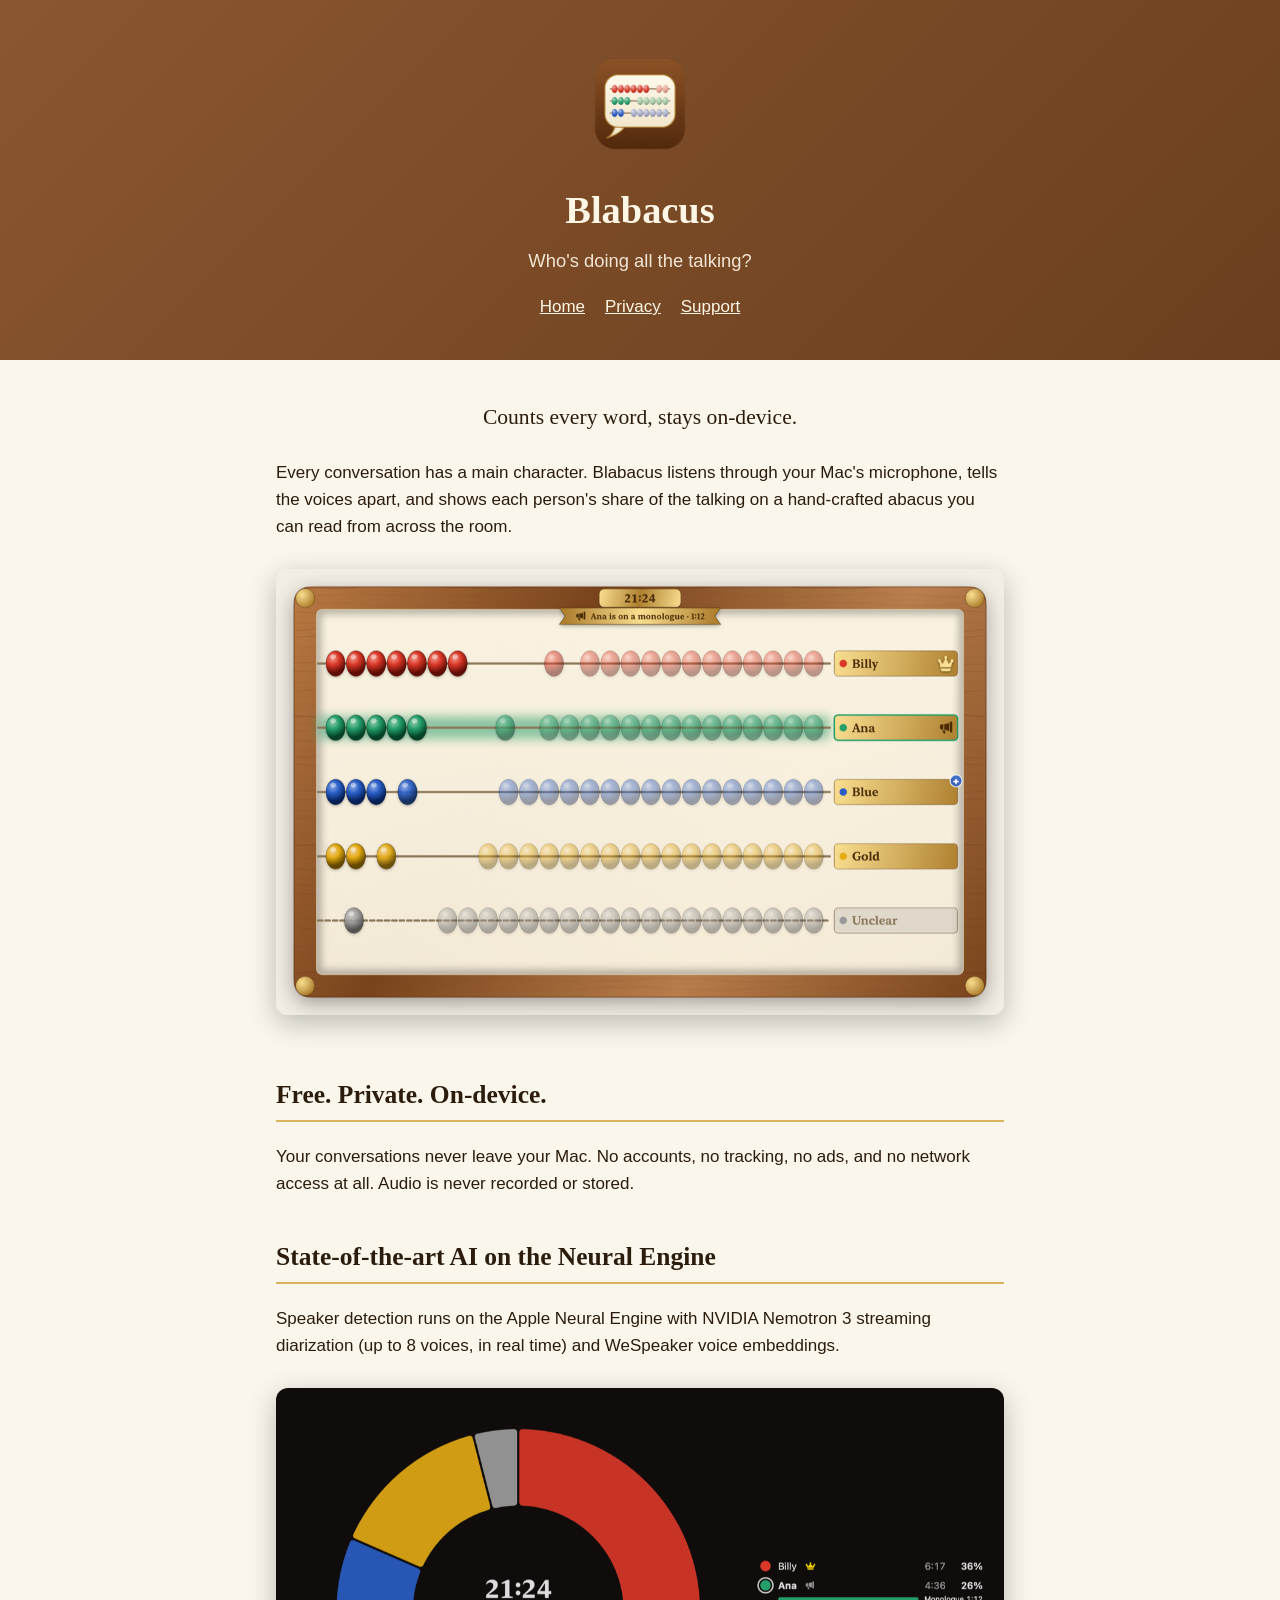
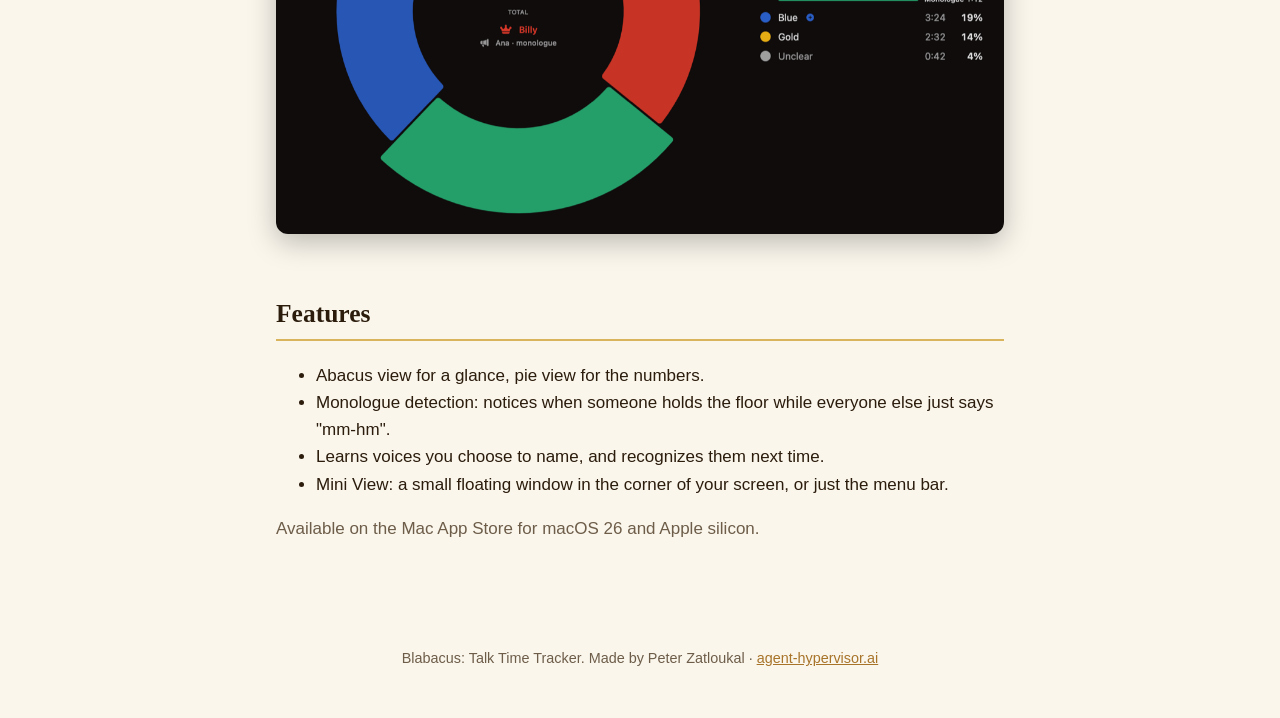
==== index.html @ f684bb56 "Blabacus landing, privacy, and support pages" ====
<!doctype html>
<html lang="en"><head><meta charset="utf-8"><meta name="viewport" content="width=device-width, initial-scale=1">
<title>Blabacus: Talk Time Tracker</title><link rel="stylesheet" href="style.css"><link rel="icon" href="icon.png"></head>
<body><header><img src="icon.png" alt="Blabacus icon"><h1>Blabacus</h1><p>Who's doing all the talking?</p>
<nav><a href="index.html">Home</a><a href="privacy.html">Privacy</a><a href="support.html">Support</a></nav></header><main>
<p class="hook">Counts every word, stays on-device.</p>
<p>Every conversation has a main character. Blabacus listens through your Mac's microphone, tells the voices apart, and shows each person's share of the talking on a hand-crafted abacus you can read from across the room.</p>
<img class="shot" src="abacus.png" alt="The abacus view: one lacquered rod per speaker, beads slid over by share of talk time, a crown on the main character">
<h2>Free. Private. On-device.</h2>
<p>Your conversations never leave your Mac. No accounts, no tracking, no ads, and no network access at all. Audio is never recorded or stored.</p>
<h2>State-of-the-art AI on the Neural Engine</h2>
<p>Speaker detection runs on the Apple Neural Engine with NVIDIA Nemotron 3 streaming diarization (up to 8 voices, in real time) and WeSpeaker voice embeddings.</p>
<img class="shot" src="pie.png" alt="The pie view: share of talking per speaker with times, a floor meter, and monologue history">
<h2>Features</h2>
<ul>
<li>Abacus view for a glance, pie view for the numbers.</li>
<li>Monologue detection: notices when someone holds the floor while everyone else just says "mm-hm".</li>
<li>Learns voices you choose to name, and recognizes them next time.</li>
<li>Mini View: a small floating window in the corner of your screen, or just the menu bar.</li>
</ul>
<p class="muted">Available on the Mac App Store for macOS 26 and Apple silicon.</p>
</main><footer>Blabacus: Talk Time Tracker. Made by Peter Zatloukal · <a href="https://agent-hypervisor.ai/">agent-hypervisor.ai</a></footer></body></html>
---- style.css ----
:root { --wood: #6b3f1e; --brass: #d9b45c; --ink: #2b1c0c; --paper: #faf6ec; --muted: #6d5d49; }
@media (prefers-color-scheme: dark) { :root { --paper: #171310; --ink: #f1e6d0; --muted: #b9a88d; } }
* { box-sizing: border-box; }
body { margin: 0; background: var(--paper); color: var(--ink); font: 17px/1.6 -apple-system, BlinkMacSystemFont, "Helvetica Neue", sans-serif; }
header { background: linear-gradient(135deg, #8a5630, var(--wood)); color: #fff7e6; padding: 48px 16px 40px; text-align: center; }
header img { width: 112px; height: 112px; }
h1 { font-family: "New York", Georgia, serif; font-size: 2.4rem; margin: 12px 0 4px; }
header p { margin: 0; opacity: .9; font-size: 1.15rem; }
main { max-width: 760px; margin: 0 auto; padding: 32px 16px 64px; }
h2 { font-family: "New York", Georgia, serif; border-bottom: 2px solid var(--brass); padding-bottom: 4px; margin-top: 40px; }
.hook { font-family: "New York", Georgia, serif; font-size: 1.35rem; text-align: center; margin: 8px 0 24px; }
img.shot { width: 100%; border-radius: 12px; box-shadow: 0 8px 28px rgba(0,0,0,.25); margin: 12px 0; }
a { color: #a8742a; }
nav { text-align: center; margin-top: 18px; }
nav a { color: #fff7e6; margin: 0 10px; }
footer { text-align: center; color: var(--muted); font-size: .9rem; padding: 24px 16px 48px; }
.muted { color: var(--muted); }
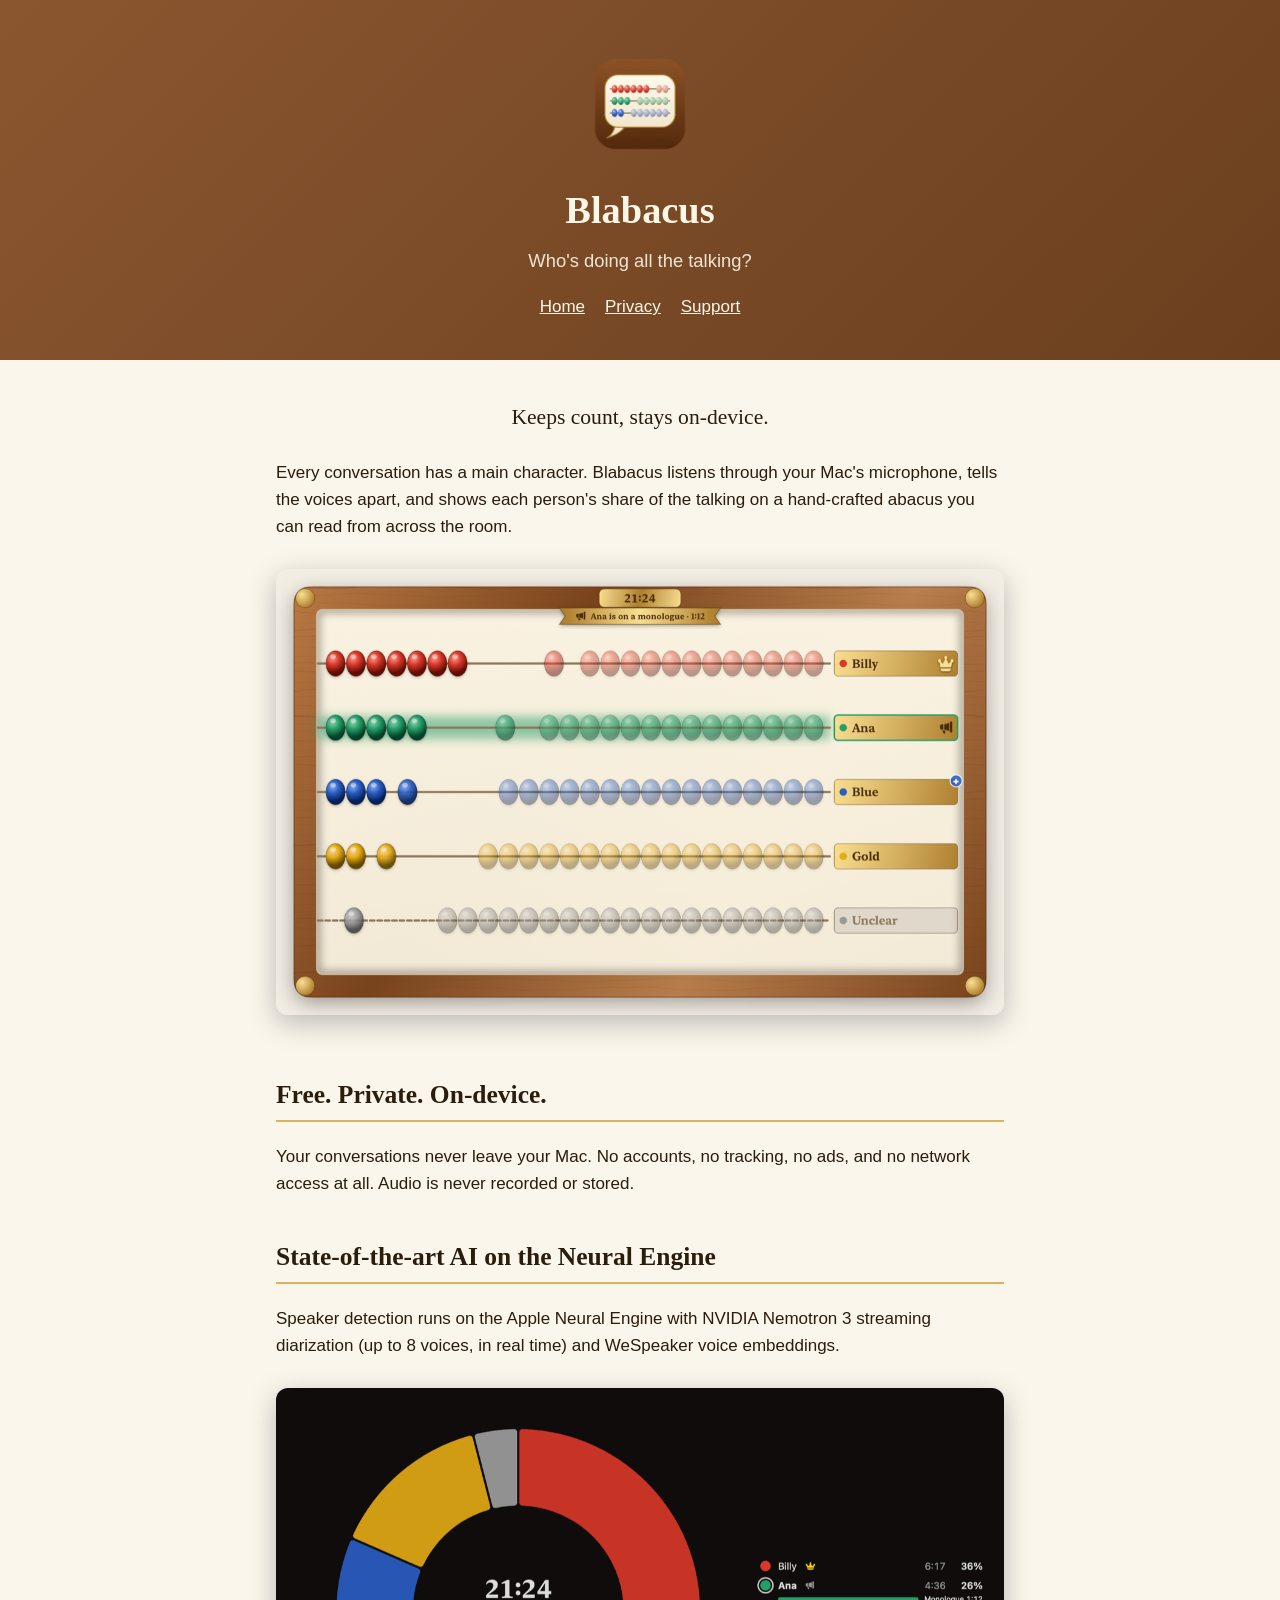
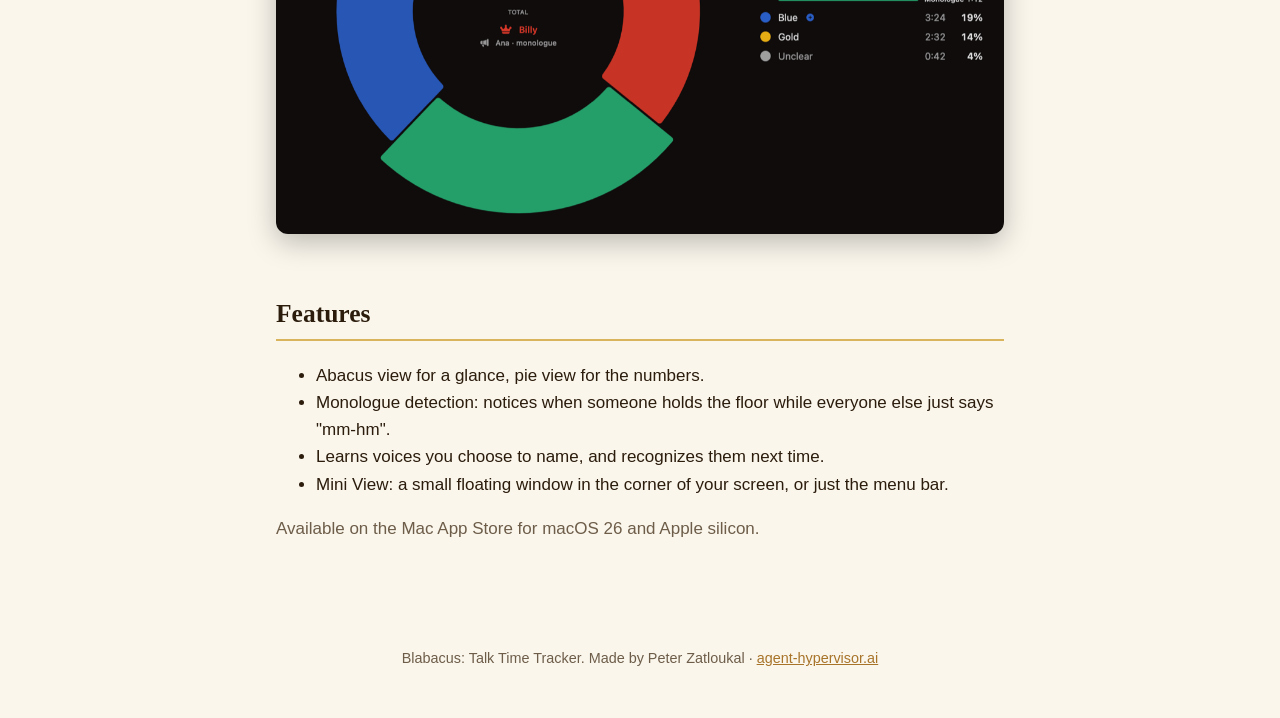
==== commit ada30be9: "Hook and support copy: claim only what the real-audio results support" ====
--- a/index.html
+++ b/index.html
@@ -3,7 +3,7 @@
 <title>Blabacus: Talk Time Tracker</title><link rel="stylesheet" href="style.css"><link rel="icon" href="icon.png"></head>
 <body><header><img src="icon.png" alt="Blabacus icon"><h1>Blabacus</h1><p>Who's doing all the talking?</p>
 <nav><a href="index.html">Home</a><a href="privacy.html">Privacy</a><a href="support.html">Support</a></nav></header><main>
-<p class="hook">Counts every word, stays on-device.</p>
+<p class="hook">Keeps count, stays on-device.</p>
 <p>Every conversation has a main character. Blabacus listens through your Mac's microphone, tells the voices apart, and shows each person's share of the talking on a hand-crafted abacus you can read from across the room.</p>
 <img class="shot" src="abacus.png" alt="The abacus view: one lacquered rod per speaker, beads slid over by share of talk time, a crown on the main character">
 <h2>Free. Private. On-device.</h2>
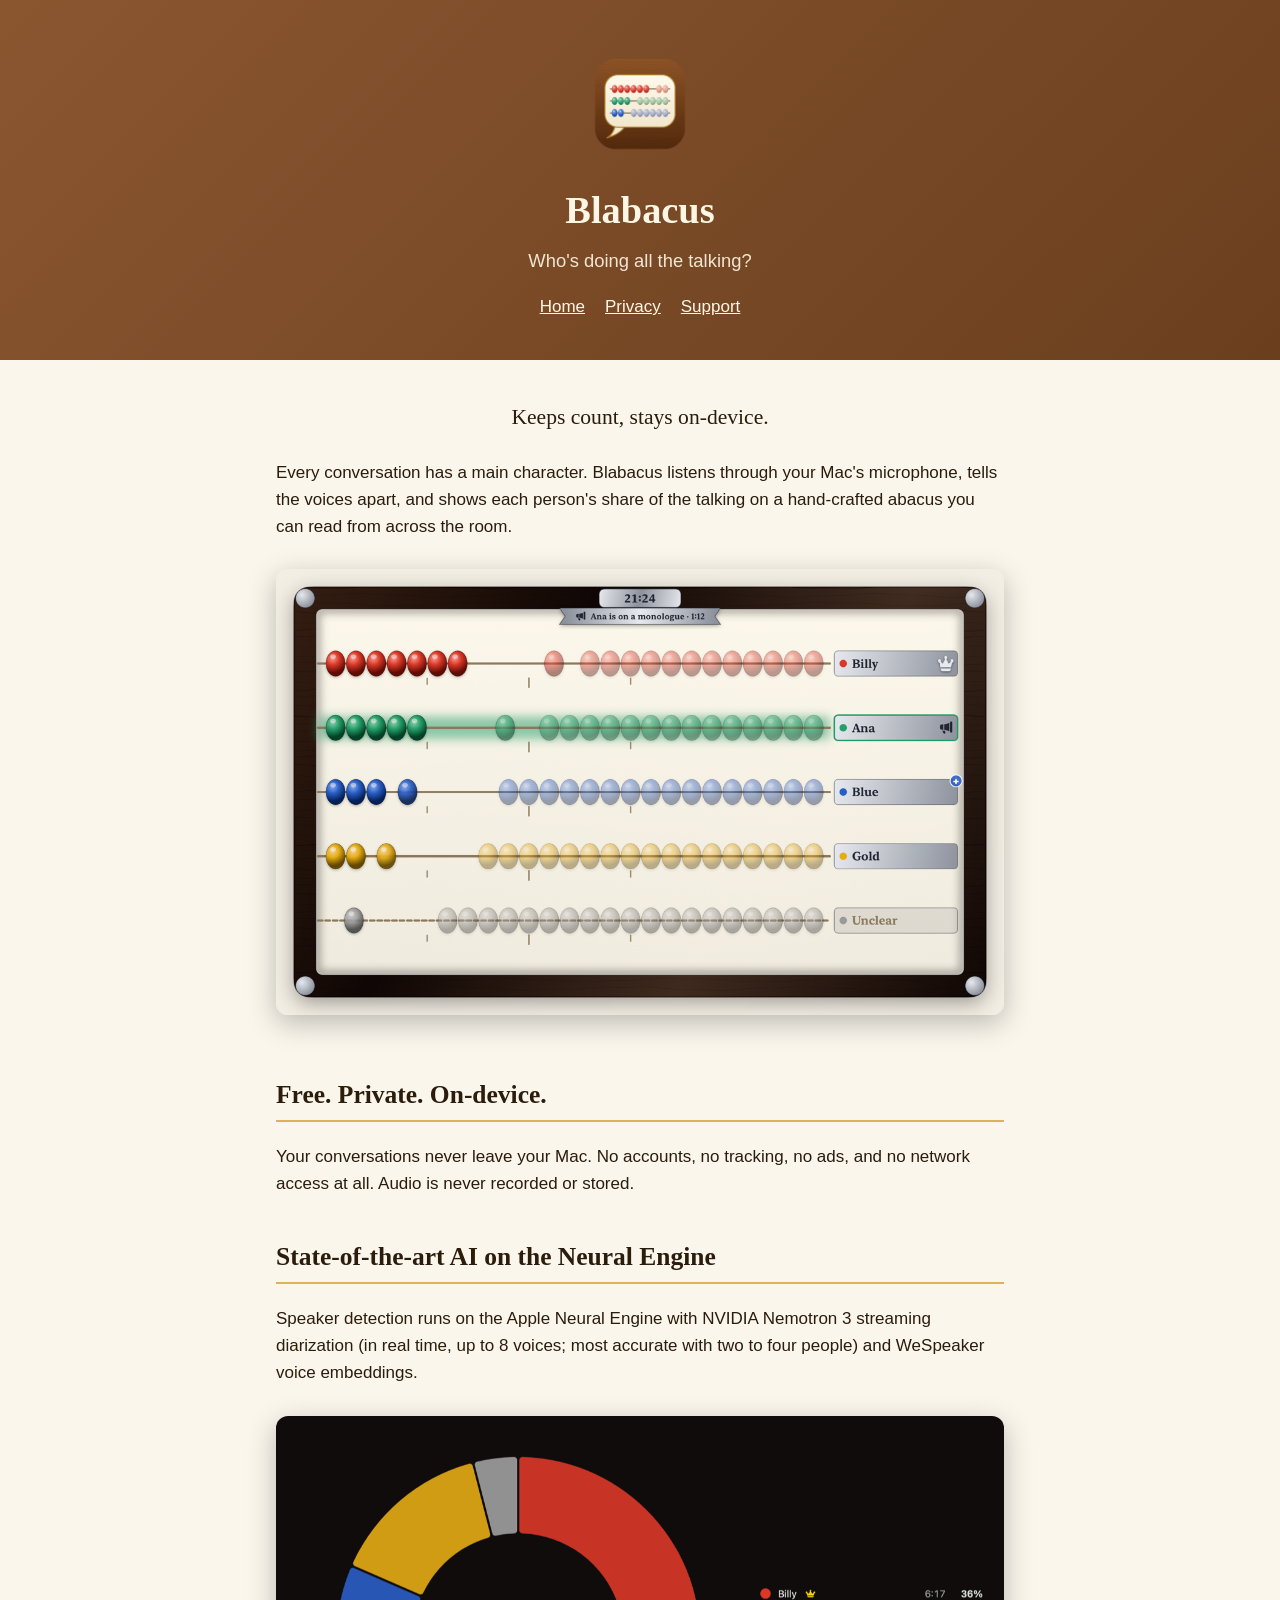
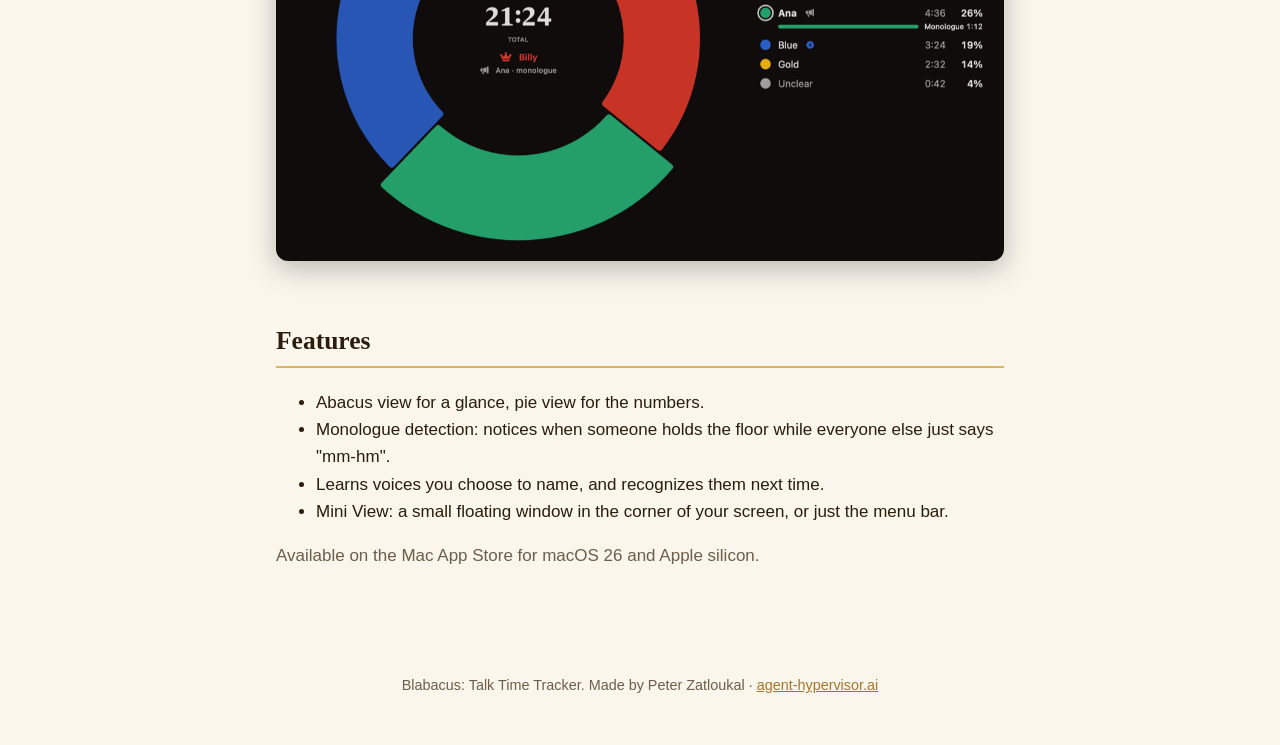
==== commit 429d6483: "Copy: up to 8 voices shown, most accurate with two to four people" ====
--- a/index.html
+++ b/index.html
@@ -9,7 +9,7 @@
 <h2>Free. Private. On-device.</h2>
 <p>Your conversations never leave your Mac. No accounts, no tracking, no ads, and no network access at all. Audio is never recorded or stored.</p>
 <h2>State-of-the-art AI on the Neural Engine</h2>
-<p>Speaker detection runs on the Apple Neural Engine with NVIDIA Nemotron 3 streaming diarization (up to 8 voices, in real time) and WeSpeaker voice embeddings.</p>
+<p>Speaker detection runs on the Apple Neural Engine with NVIDIA Nemotron 3 streaming diarization (in real time, up to 8 voices; most accurate with two to four people) and WeSpeaker voice embeddings.</p>
 <img class="shot" src="pie.png" alt="The pie view: share of talking per speaker with times, a floor meter, and monologue history">
 <h2>Features</h2>
 <ul>
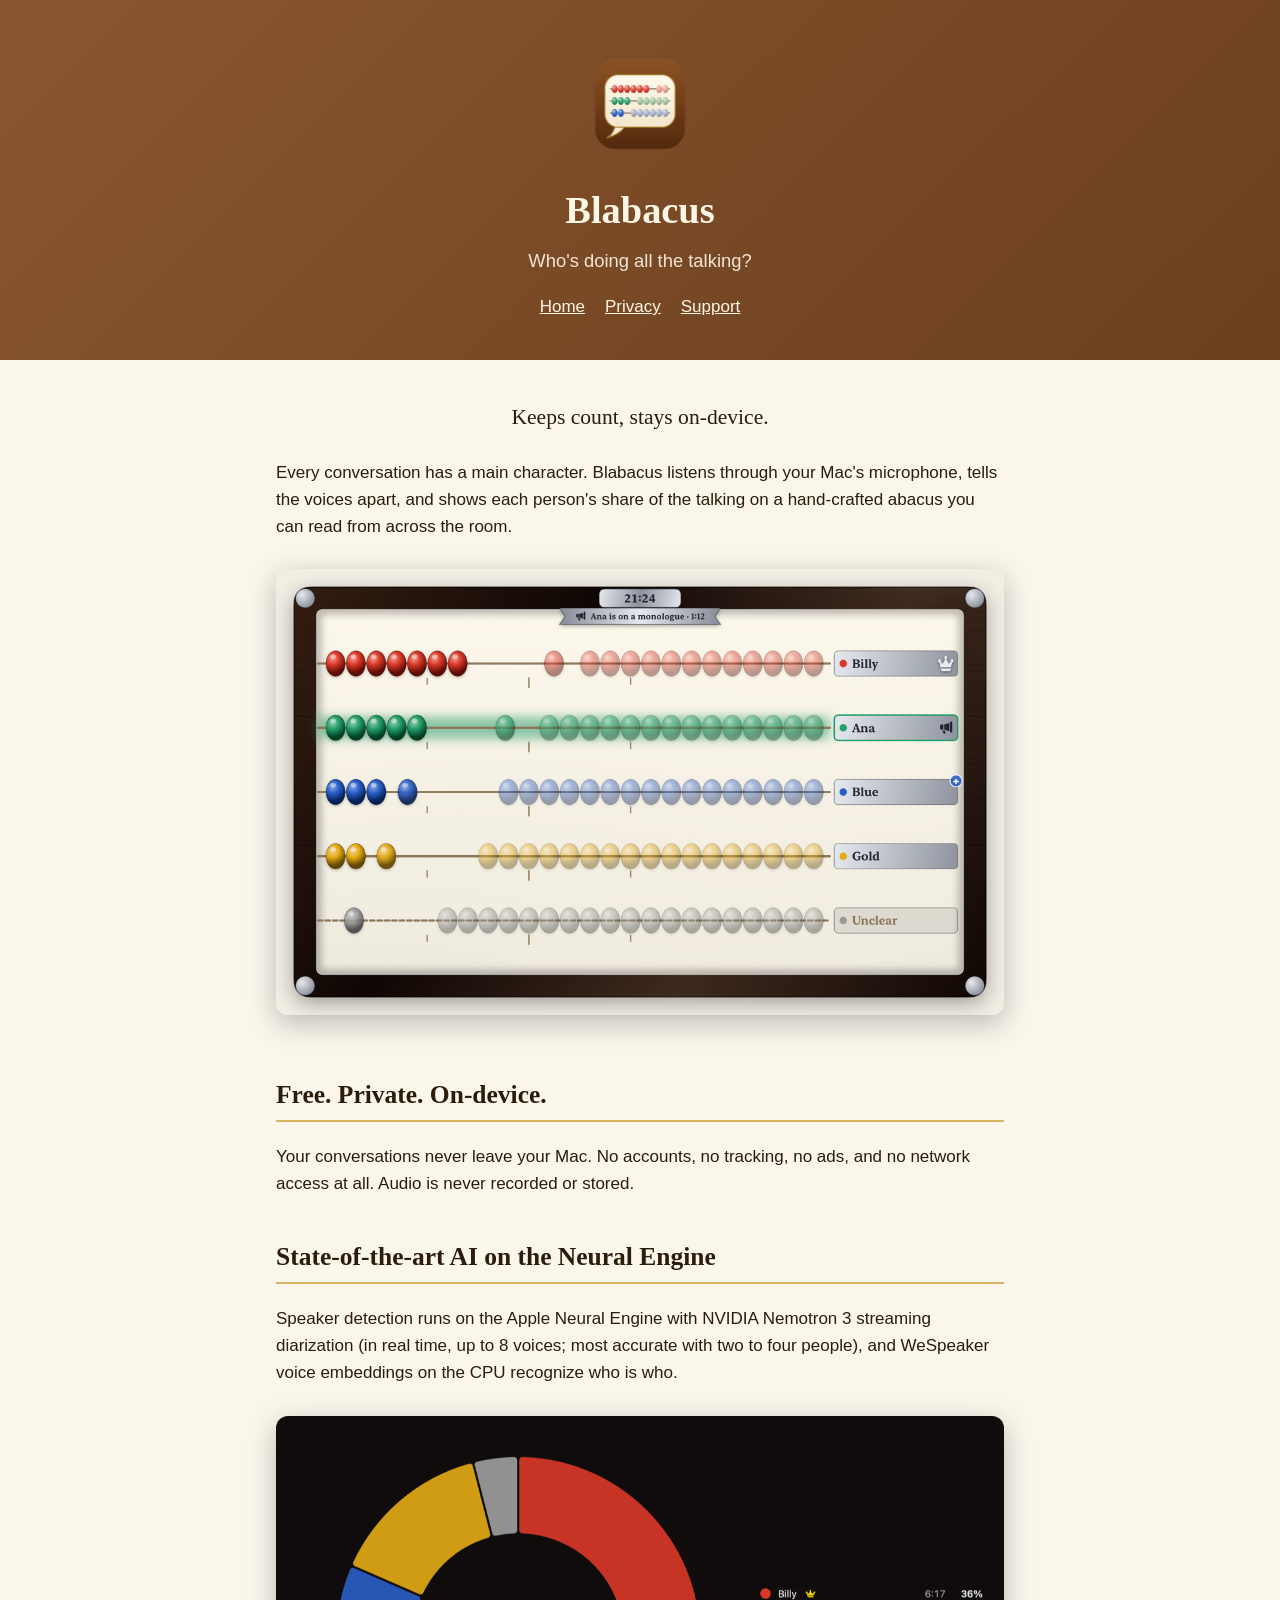
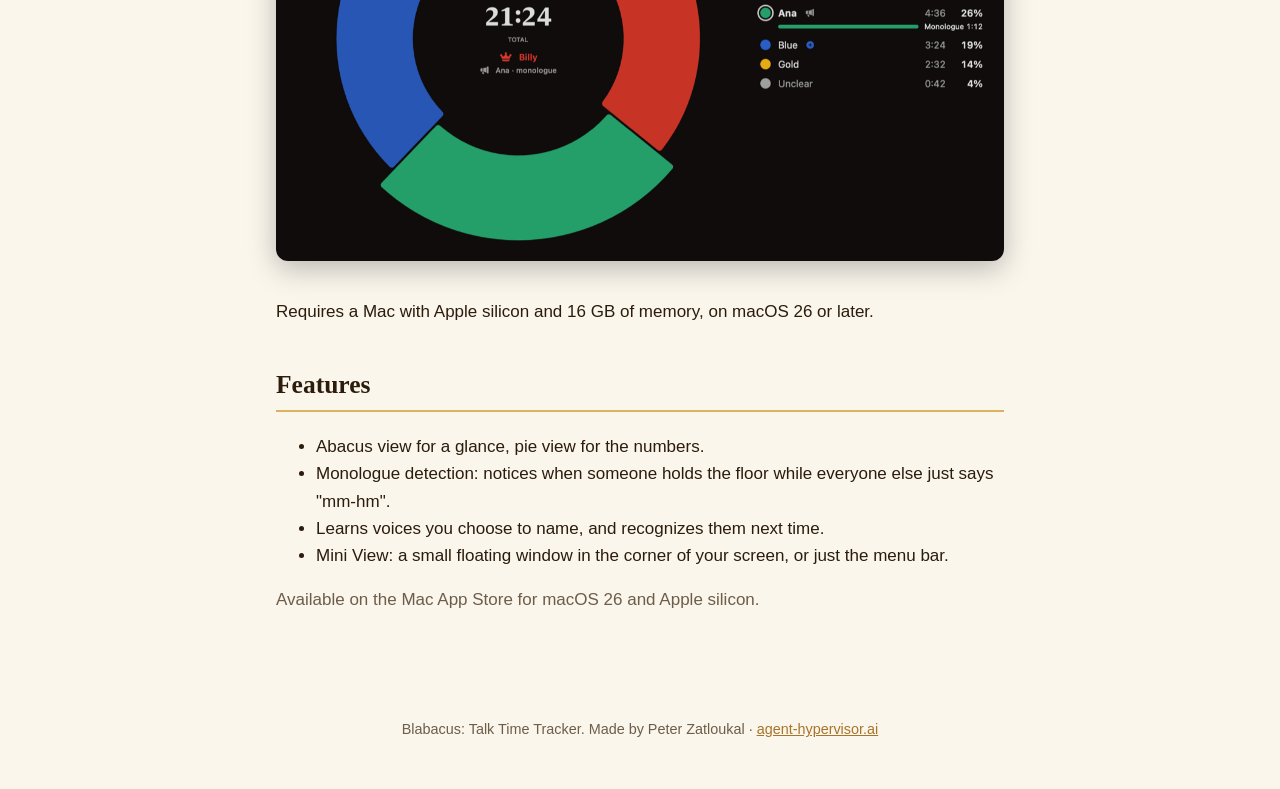
==== commit 880f6c32: "Publish site from blabacus a054b19337e5" ====
--- a/index.html
+++ b/index.html
@@ -9,8 +9,9 @@
 <h2>Free. Private. On-device.</h2>
 <p>Your conversations never leave your Mac. No accounts, no tracking, no ads, and no network access at all. Audio is never recorded or stored.</p>
 <h2>State-of-the-art AI on the Neural Engine</h2>
-<p>Speaker detection runs on the Apple Neural Engine with NVIDIA Nemotron 3 streaming diarization (in real time, up to 8 voices; most accurate with two to four people) and WeSpeaker voice embeddings.</p>
+<p>Speaker detection runs on the Apple Neural Engine with NVIDIA Nemotron 3 streaming diarization (in real time, up to 8 voices; most accurate with two to four people), and WeSpeaker voice embeddings on the CPU recognize who is who.</p>
 <img class="shot" src="pie.png" alt="The pie view: share of talking per speaker with times, a floor meter, and monologue history">
+<p>Requires a Mac with Apple silicon and 16 GB of memory, on macOS 26 or later.</p>
 <h2>Features</h2>
 <ul>
 <li>Abacus view for a glance, pie view for the numbers.</li>
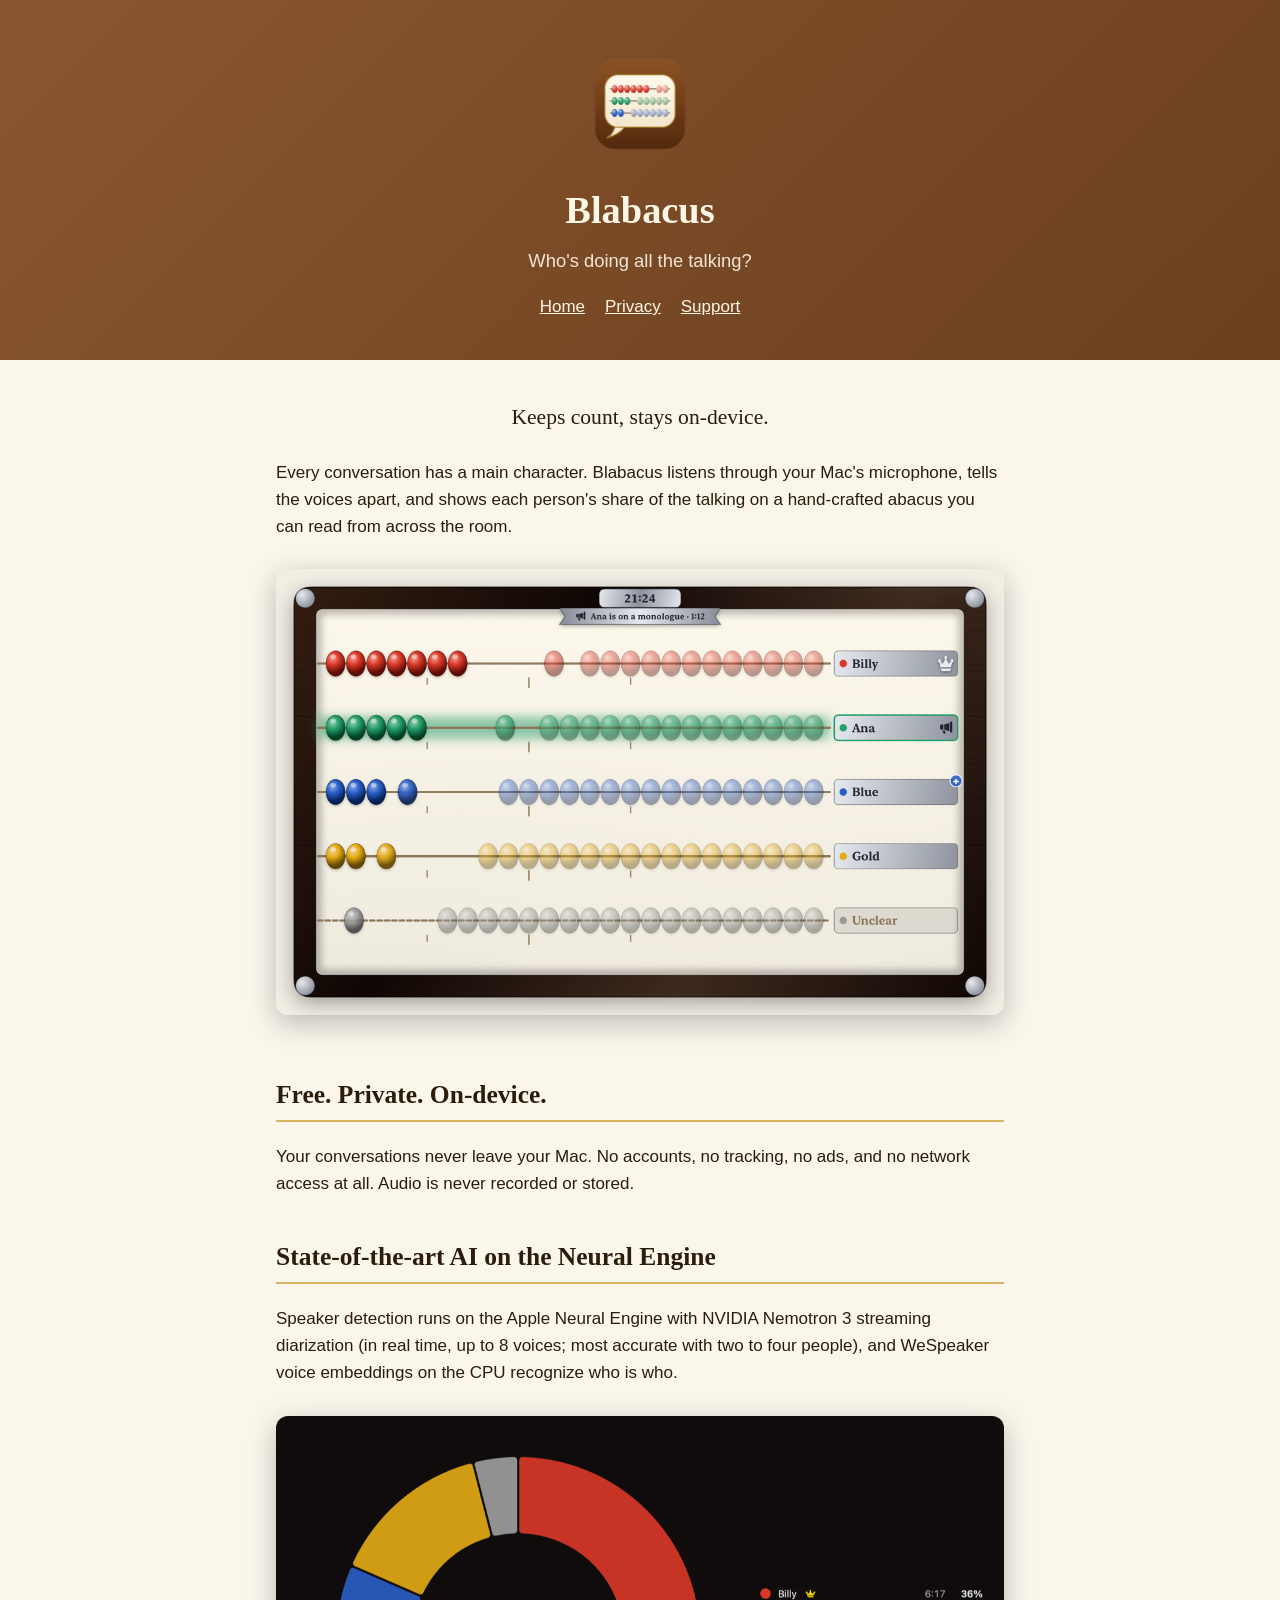
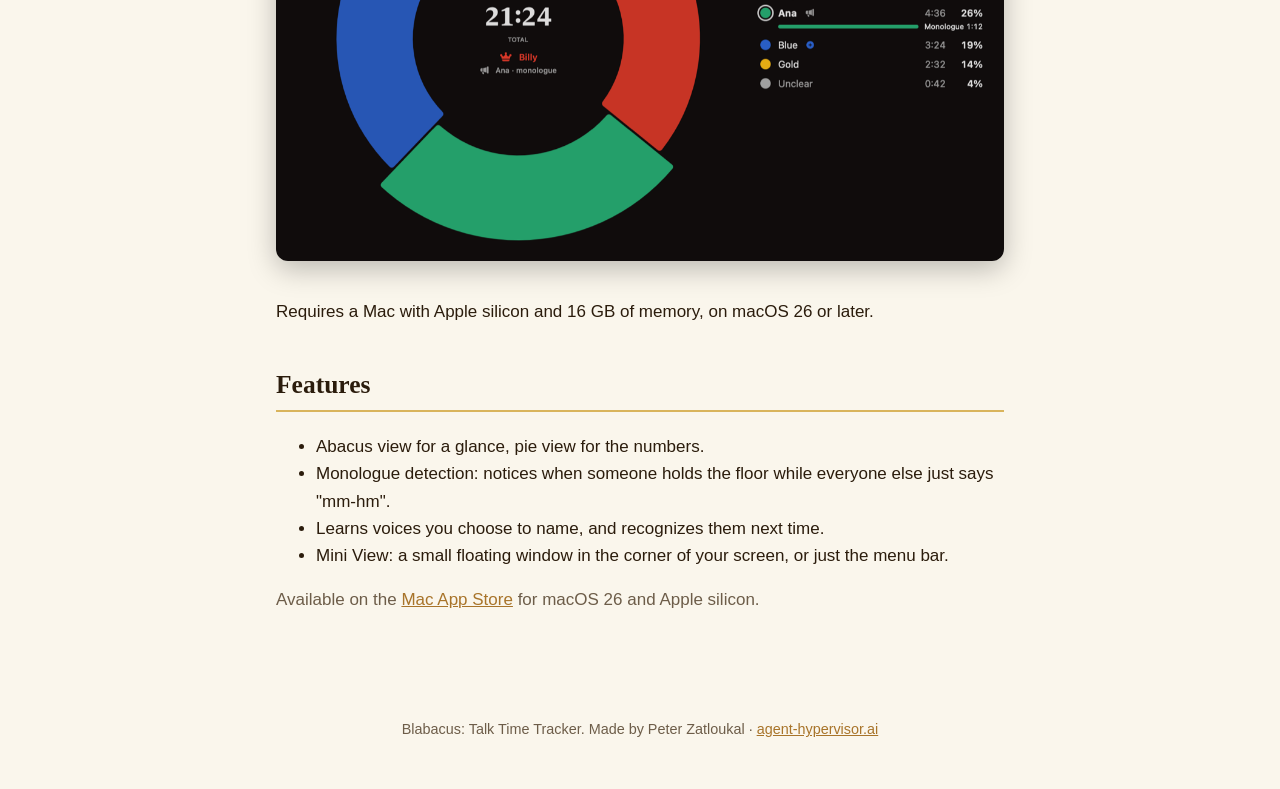
==== commit dee80b15: "Publish site from blabacus bb72c23a2b25" ====
--- a/index.html
+++ b/index.html
@@ -19,5 +19,5 @@
 <li>Learns voices you choose to name, and recognizes them next time.</li>
 <li>Mini View: a small floating window in the corner of your screen, or just the menu bar.</li>
 </ul>
-<p class="muted">Available on the Mac App Store for macOS 26 and Apple silicon.</p>
+<p class="muted">Available on the <a href="https://apps.apple.com/app/id6819081421">Mac App Store</a> for macOS 26 and Apple silicon.</p>
 </main><footer>Blabacus: Talk Time Tracker. Made by Peter Zatloukal · <a href="https://agent-hypervisor.ai/">agent-hypervisor.ai</a></footer></body></html>
